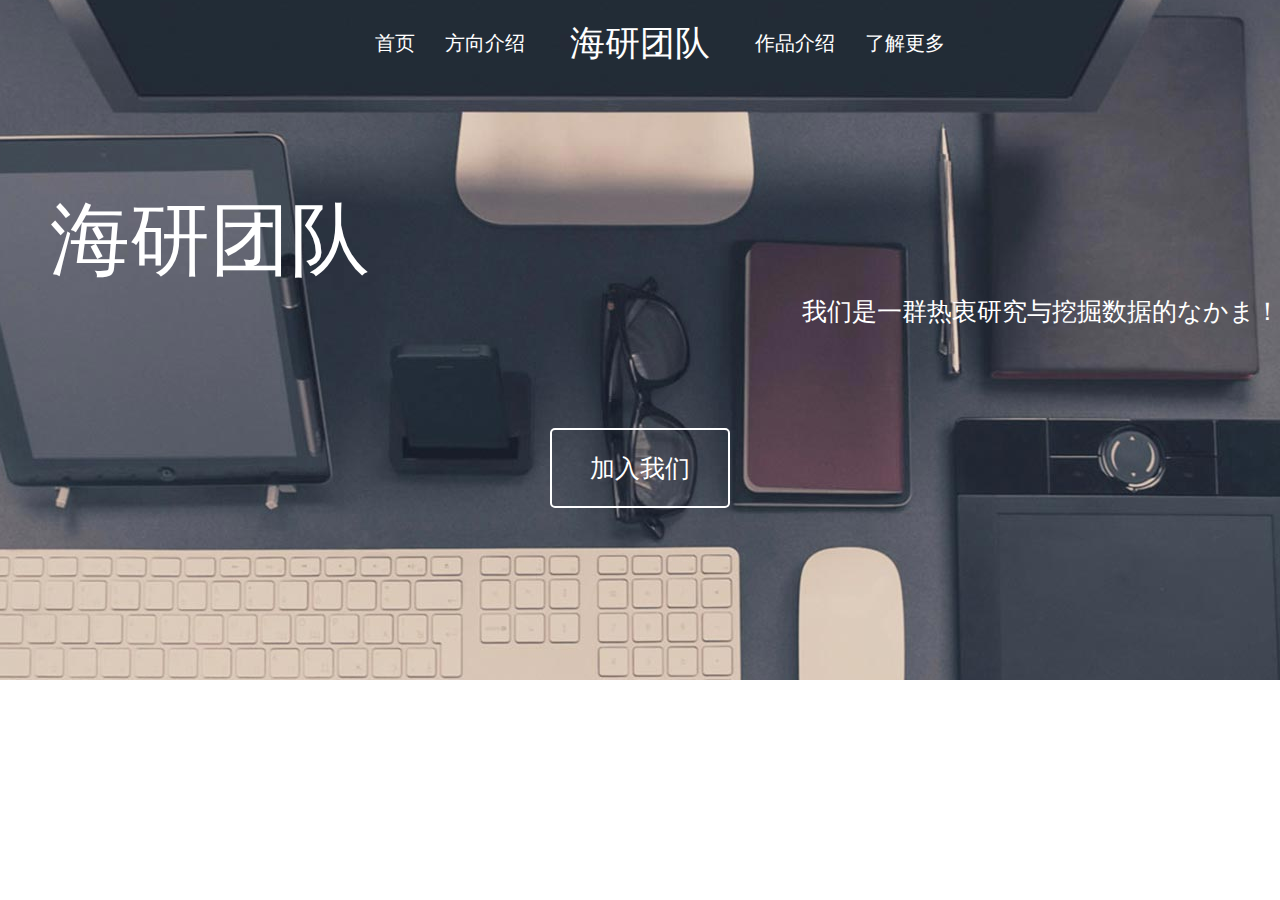
==== new/index.html @ baf5b37b "2.0" ====
<!DOCTYPE html>
<html lang="en">

<head>
  <meta charset="UTF-8">
  <meta name="viewport" content="width=device-width, initial-scale=1.0">
  <meta http-equiv="X-UA-Compatible" content="ie=edge">
  <link type="text/css" rel="styleSheet" href="./style.css" />
  <title>海研</title>
</head>

<body>
  <div class="background">
    <nav class="navbar">
      <div class="nav-left">
        <span>方向介绍</span>
        <span>首页</span>
      </div>
      <span class="title">海研团队</span>
      <div class="nav-right">
        <span>作品介绍</span>
        <span>了解更多</span>
      </div>
    </nav>
    <div class="container">
      <div class="float-container">
        <div class="title">海研团队</div>
      </div>
      <div class="float-container">
        <p class="description">我们是一群热衷研究与挖掘数据的なかま！</p>
      </div>
      <a href="#join">
        <button class="join-us">
          加入我们
        </button>
      </a>
    </div>


  </div>
</body>

</html>
---- new/style.css ----
*{
  margin: 0px;
}

.background{
  background-image: url(./image/bg.jpg);
  background-position:center;
  background-repeat:no-repeat;
  height: 680px;
  color: white;
}

.navbar{
  padding-top: 20px;
  overflow: hidden;
}

.nav-left{
  width: 41%;
  float: left;
  padding-top: 10px;
}

.nav-left span{
  list-style-type:none;
  float: right;
  margin-left: 30px;
  color: white;
  font-size: 20px;
  cursor:pointer;
}

.navbar .title{
  color: white;
  font-size: 35px;
  width: 18%;
  float: left;
  margin: 0 auto;
  text-align:center;
}

.nav-right{
  width: 41%;
  float: left;
  padding-top: 10px;
}

.nav-right span{
  list-style-type:none;
  float: left;
  margin-right: 30px;
  color: white;
  font-size: 20px;
  cursor:pointer;
}

.container{
  width: 1280px;
  margin: 0 auto;
  text-align:center;
  overflow: hidden;
}

.float-container{
  overflow: hidden;
}

.title{
  color: white;
  font-size: 80px;
  float: left;
  margin-top: 120px;
  margin-left: 50px;
}

.description{
  float: right;
  font-size: 25px;
}

.join-us{
  margin-top: 100px;
  background: transparent; /*完全透明*/
  width: 180px;
  height: 80px;
  border-style:solid;
  border-width:2px;
  border-color:white;
  border-radius: 5px;
  font-size: 25px;
  color: white;
  outline:none;
  cursor:pointer;
}

.join-us:hover{
  background: rgba(255, 255, 255, 0.3);
}
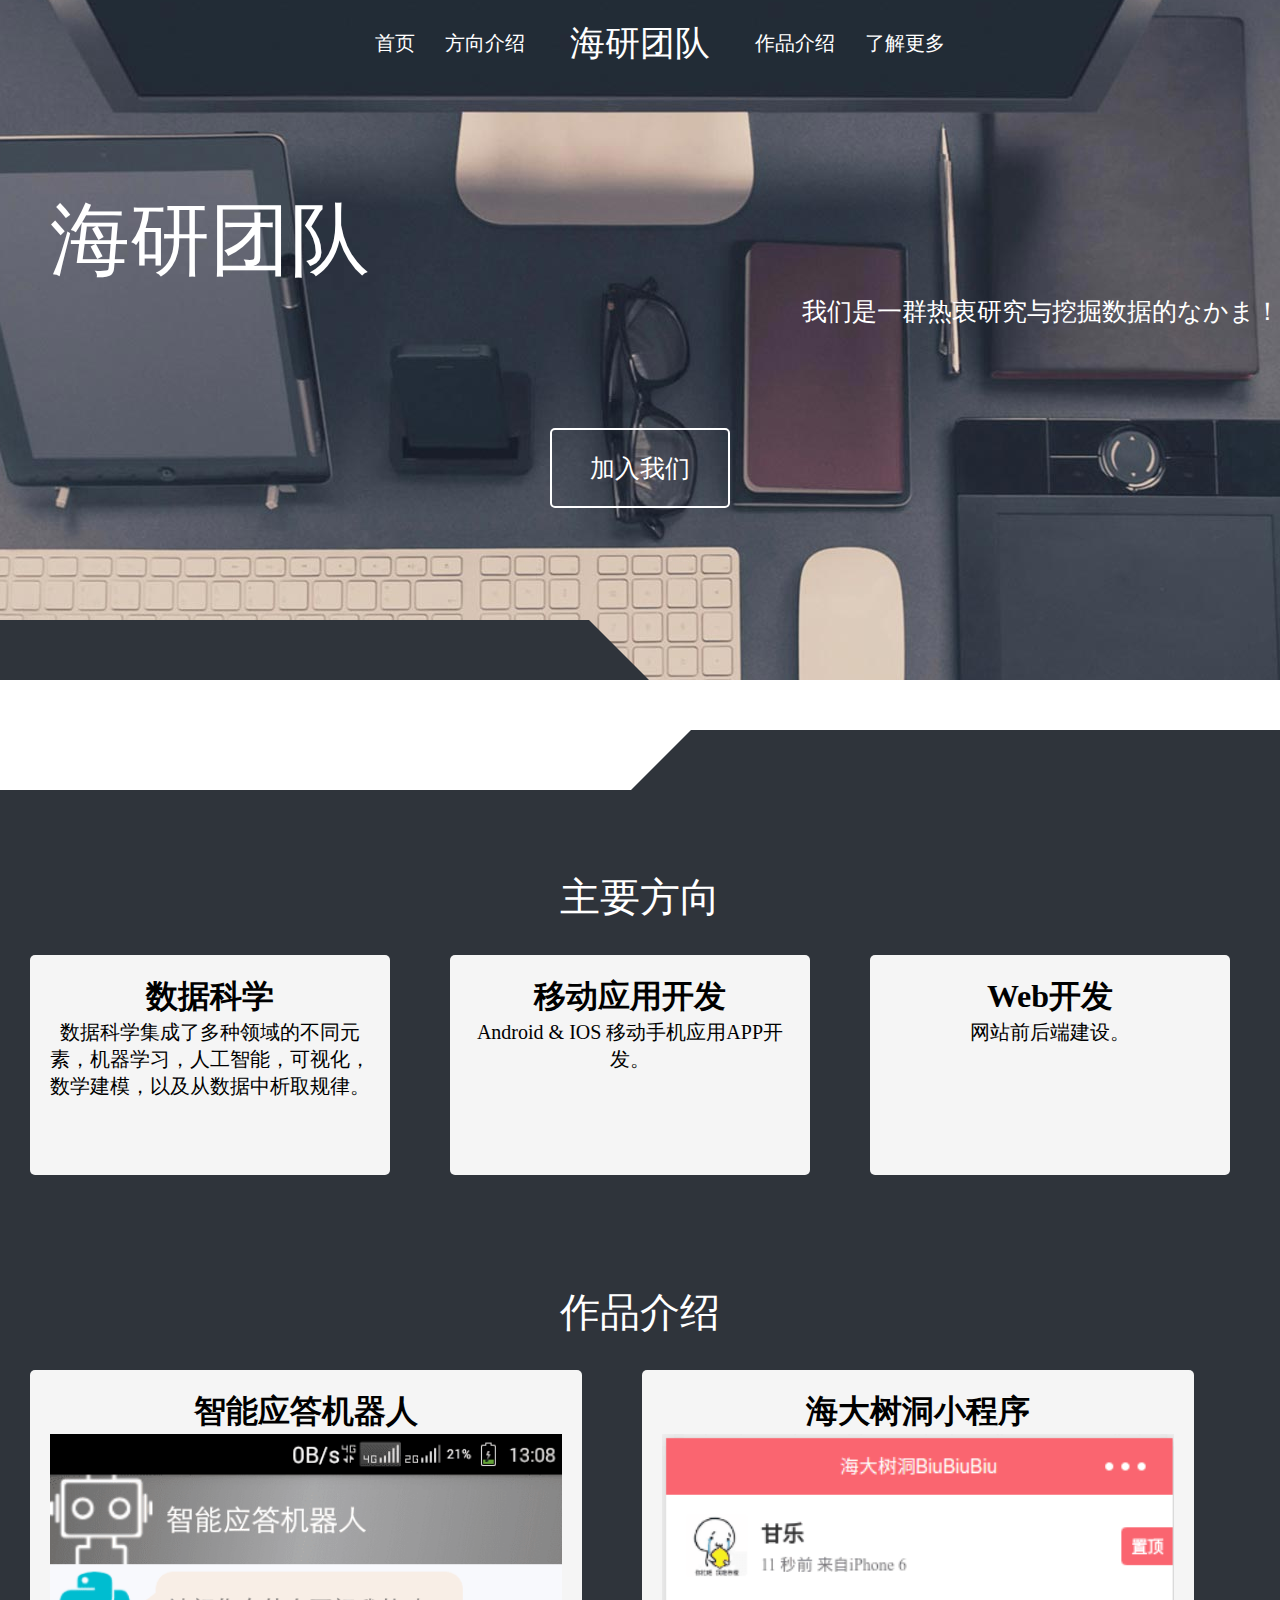
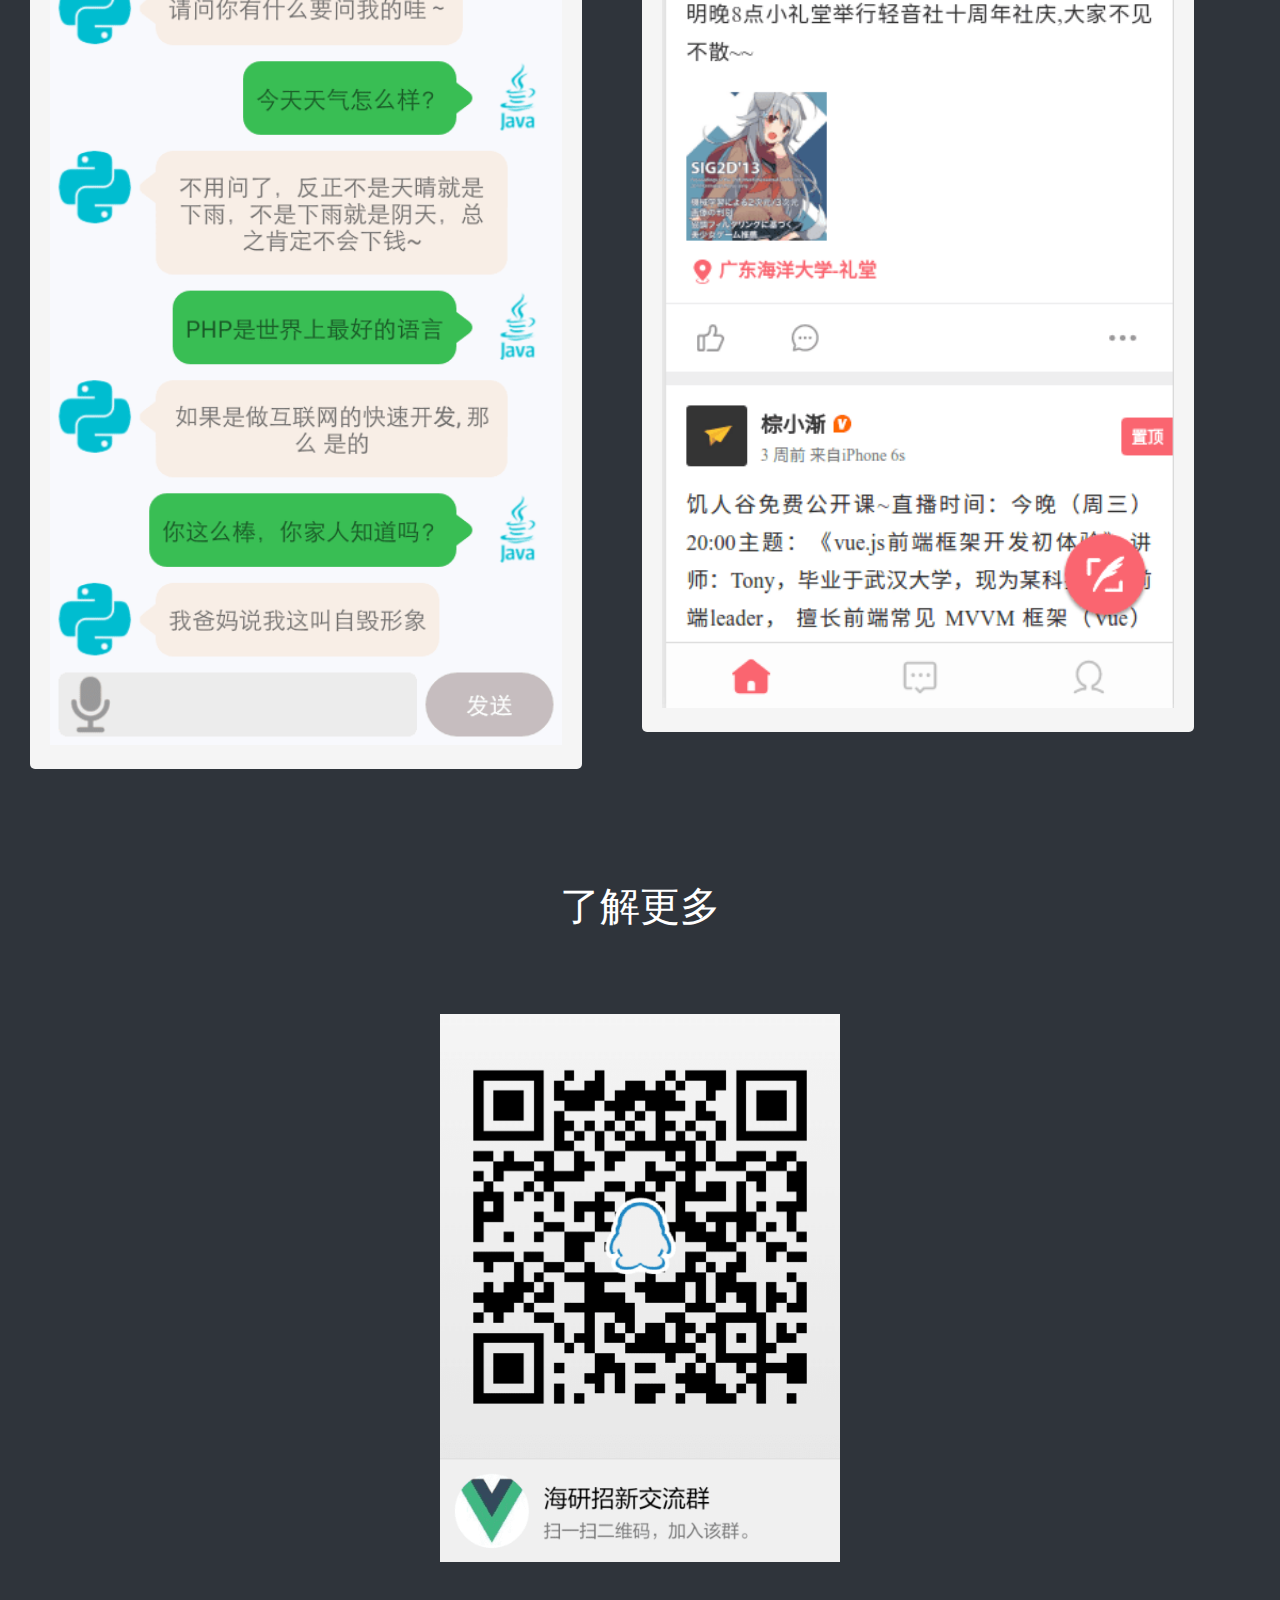
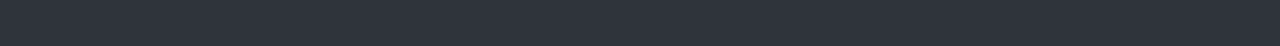
==== commit f2cec25b: "completed 50%" ====
--- a/new/index.html
+++ b/new/index.html
@@ -22,7 +22,7 @@
         <span>了解更多</span>
       </div>
     </nav>
-    <div class="container">
+    <div class="container text-center">
       <div class="float-container">
         <div class="title">海研团队</div>
       </div>
@@ -35,9 +35,65 @@
         </button>
       </a>
     </div>
+  </div>
 
+  <div class="research-area">
+    <div class="triangle-bottom-left"></div>
+    <div class="triangle-bottom-right"></div>
+
+    <div class="black-bg">
+      <div class="container text-center">
+
+        <p class="research-area-title">主要方向</p>
+        <div class="row">
+          <div class="col-3-md plane">
+            <h1>数据科学</h1>
+            <p>数据科学集成了多种领域的不同元素，机器学习，人工智能，可视化，数学建模，以及从数据中析取规律。</p>
+          </div>
+          <div class="col-3-md plane">
+            <h1>移动应用开发</h1>
+            <p>Android & IOS 移动手机应用APP开发。</p>
+          </div>
+          <div class="col-3-md plane">
+            <h1>Web开发</h1>
+            <p>网站前后端建设。</p>
+          </div>
+
+        </div>
+      </div>
+    </div>
 
   </div>
+
+  <div class="black-bg">
+
+    <div class="container text-center">
+
+      <p class="research-area-title">作品介绍</p>
+
+      <div class="row">
+        <div class="col-6-md plane">
+          <h1>智能应答机器人</h1>
+          <img src="./image/robot.webp" />
+        </div>
+        <div class="col-6-md plane">
+          <h1>海大树洞小程序</h1>
+          <img src="./image/treeHole.webp" />
+        </div>
+      </div>
+
+    </div>
+
+    <div class="black-bg">
+
+      <div class="container text-center">
+
+        <p class="research-area-title">了解更多</p>
+
+        <img src="./image/qq.webp" style="width:400px;margin-top:80px;margin-bottom:80px">
+
+      </div>
+
 </body>
 
 </html>--- a/new/style.css
+++ b/new/style.css
@@ -1,5 +1,11 @@
 *{
   margin: 0px;
+  color: white;
+}
+
+img{
+  width: 100%;
+  height: auto;
 }
 
 .background{
@@ -56,9 +62,13 @@
 
 .container{
   width: 1280px;
+  margin-right: auto;
+  margin-left: auto;
+}
+
+.text-center{
   margin: 0 auto;
   text-align:center;
-  overflow: hidden;
 }
 
 .float-container{
@@ -96,3 +106,70 @@
 .join-us:hover{
   background: rgba(255, 255, 255, 0.3);
 }
+
+.triangle-bottom-left {
+  width: 46%;
+  height: 50px;
+  float: left;
+  border-bottom: 60px solid #2f343b;
+  border-right: 60px solid transparent;
+}
+
+.triangle-bottom-right {
+  width: 46%;
+  height: 50px;
+  float: right;
+  border-bottom: 60px solid #2f343b;
+  border-left: 60px solid transparent;
+}
+
+.row{
+  width: 100%;
+  clear: both;
+  overflow: hidden;
+}
+
+.col-3-md{
+  float: left;
+  width:25%;
+}
+
+.col-6-md{
+  float: left;
+  width:40%;
+
+}
+
+.research-area{
+  margin-top: -110px;
+  overflow: hidden;
+}
+
+.research-area-title{
+  font-size: 40px;
+  margin-top: 80px;
+}
+
+.black-bg{
+  background: #2f343b;
+  overflow: hidden;
+  width:100%;
+}
+
+.plane{
+  background-color: whitesmoke;
+  padding: 20px;
+  color: black;
+  margin: 30px;
+  border-radius: 5px;
+  min-height: 180px;
+}
+
+.plane h1{
+  color: black;
+}
+
+.plane p{
+  color:black;
+  font-size: 20px;
+}
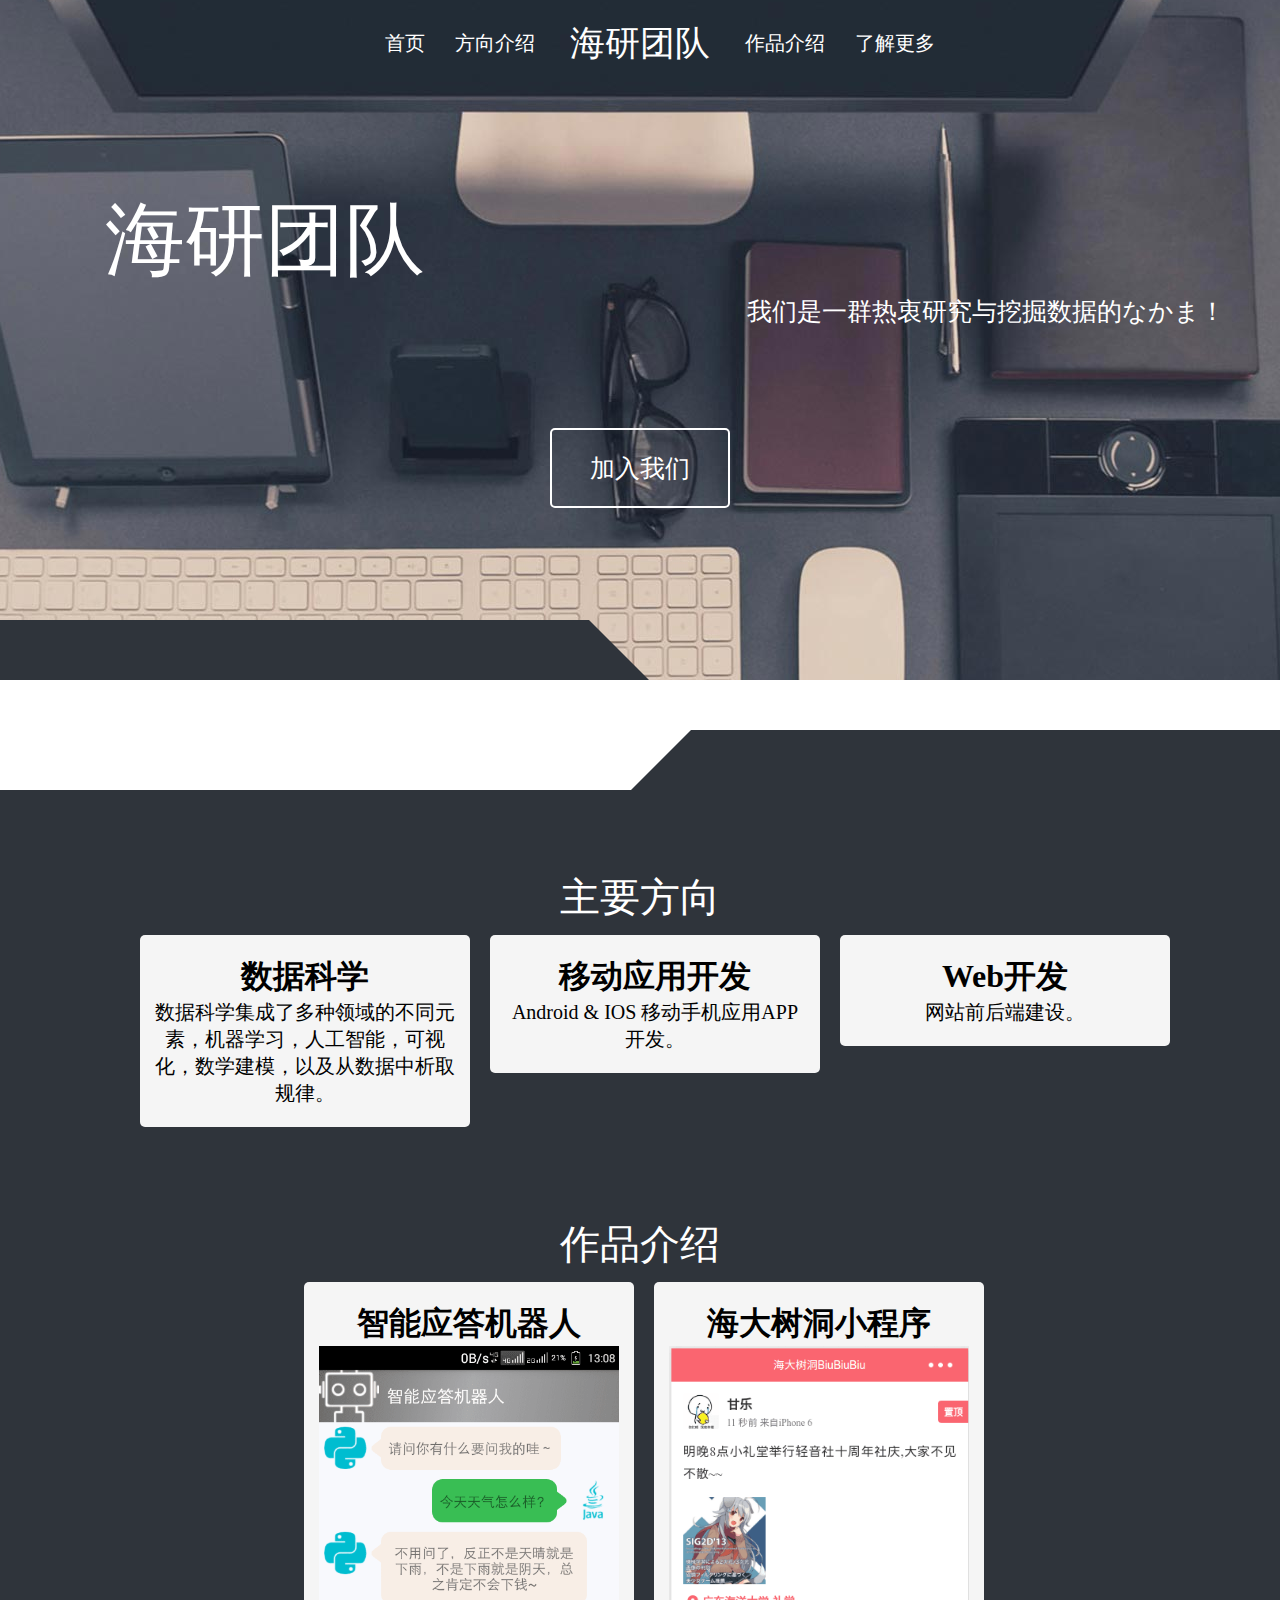
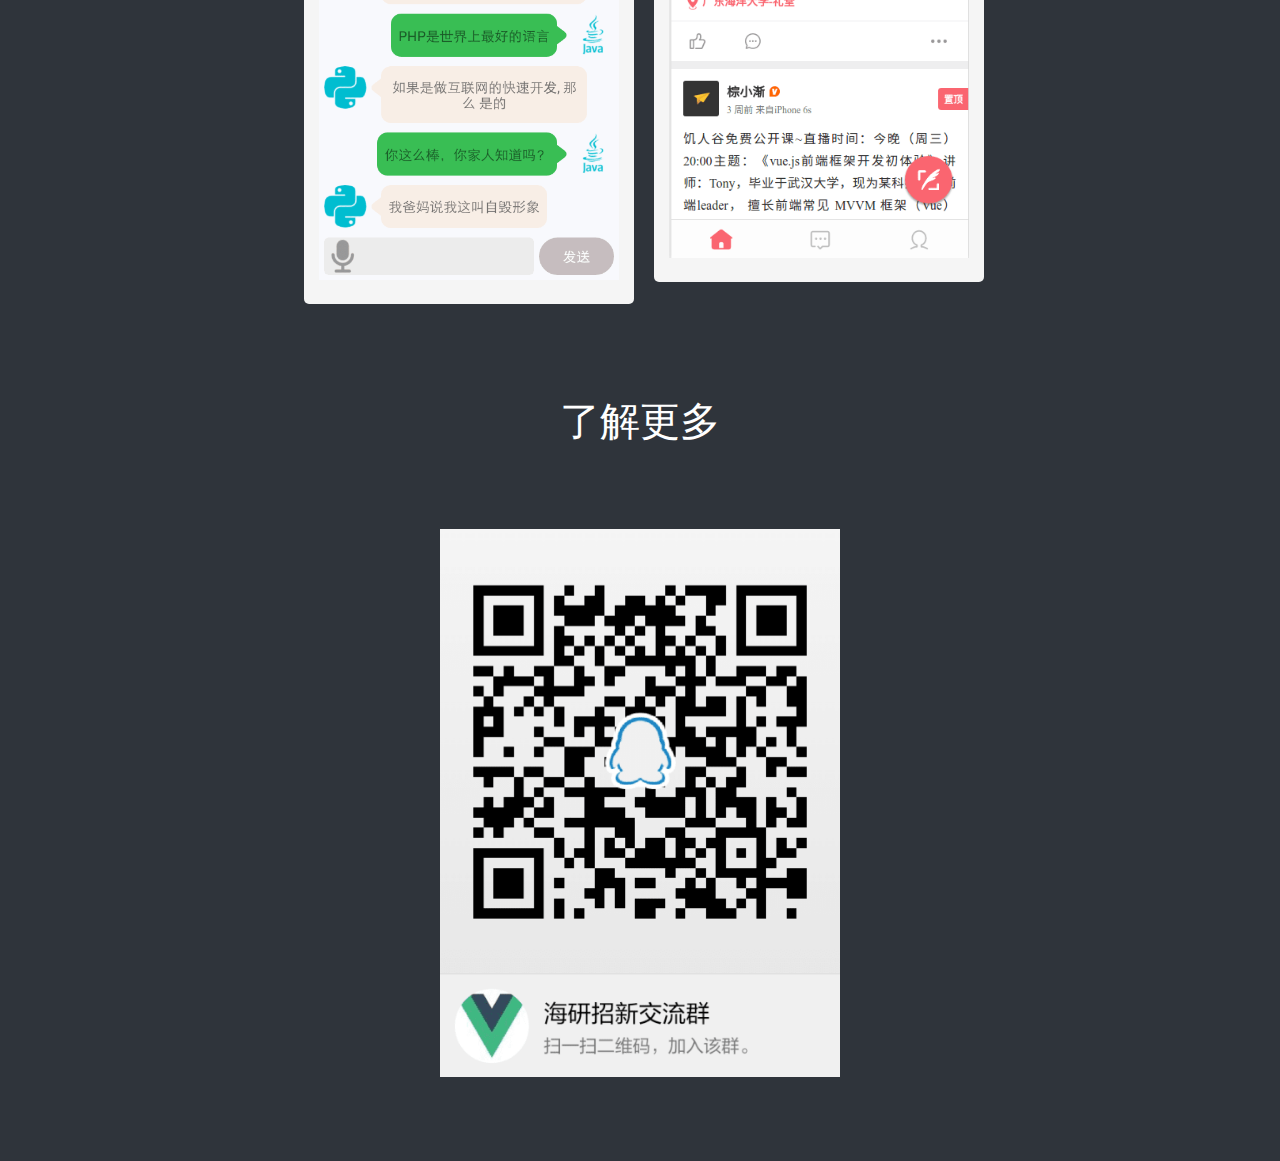
==== commit f2d6a6ff: "update css" ====
--- a/new/index.html
+++ b/new/index.html
@@ -6,20 +6,31 @@
   <meta name="viewport" content="width=device-width, initial-scale=1.0">
   <meta http-equiv="X-UA-Compatible" content="ie=edge">
   <link type="text/css" rel="styleSheet" href="./style.css" />
+  <link type="text/css" rel="styleSheet" href="./row.css" />
   <title>海研</title>
 </head>
 
 <body>
   <div class="background">
-    <nav class="navbar">
+    <nav class="navbar container">
       <div class="nav-left">
-        <span>方向介绍</span>
-        <span>首页</span>
+        <a href="#area">
+          <span>方向介绍</span>
+        </a>
+        <a href="#">
+          <span>首页</span>
+        </a>
       </div>
+
       <span class="title">海研团队</span>
+
       <div class="nav-right">
-        <span>作品介绍</span>
-        <span>了解更多</span>
+        <a href="#project">
+          <span>作品介绍</span>
+        </a>
+        <a href="#join">
+          <span>了解更多</span>
+        </a>
       </div>
     </nav>
     <div class="container text-center">
@@ -37,7 +48,7 @@
     </div>
   </div>
 
-  <div class="research-area">
+  <div class="research-area" id="area">
     <div class="triangle-bottom-left"></div>
     <div class="triangle-bottom-right"></div>
 
@@ -46,15 +57,15 @@
 
         <p class="research-area-title">主要方向</p>
         <div class="row">
-          <div class="col-3-md plane">
+          <div class="col-md-offset-1 col-md-3 plane">
             <h1>数据科学</h1>
             <p>数据科学集成了多种领域的不同元素，机器学习，人工智能，可视化，数学建模，以及从数据中析取规律。</p>
           </div>
-          <div class="col-3-md plane">
+          <div class="col-md-3 plane">
             <h1>移动应用开发</h1>
             <p>Android & IOS 移动手机应用APP开发。</p>
           </div>
-          <div class="col-3-md plane">
+          <div class="col-md-3 plane">
             <h1>Web开发</h1>
             <p>网站前后端建设。</p>
           </div>
@@ -65,18 +76,18 @@
 
   </div>
 
-  <div class="black-bg">
+  <div class="black-bg" id="project">
 
     <div class="container text-center">
 
       <p class="research-area-title">作品介绍</p>
 
       <div class="row">
-        <div class="col-6-md plane">
+        <div class="col-md-offset-2-5 col-md-3  plane">
           <h1>智能应答机器人</h1>
           <img src="./image/robot.webp" />
         </div>
-        <div class="col-6-md plane">
+        <div class="col-md-3 plane">
           <h1>海大树洞小程序</h1>
           <img src="./image/treeHole.webp" />
         </div>
@@ -84,7 +95,7 @@
 
     </div>
 
-    <div class="black-bg">
+    <div class="black-bg" id="join">
 
       <div class="container text-center">
 
--- a/new/style.css
+++ b/new/style.css
@@ -36,18 +36,33 @@
   cursor:pointer;
 }
 
+@media (max-width: 768px) {
+  .nav-left{
+    width: 50%;
+  }
+  .nav-left span{
+    margin-top: 50px;
+  }
+}
+
 .navbar .title{
   color: white;
   font-size: 35px;
   width: 18%;
-  float: left;
+  /* float: left; */
   margin: 0 auto;
   text-align:center;
 }
 
+@media (max-width: 768px) {
+  .navbar .title{
+    width: 25%;
+  }
+}
+
 .nav-right{
   width: 41%;
-  float: left;
+  float: right;
   padding-top: 10px;
 }
 
@@ -58,12 +73,6 @@
   color: white;
   font-size: 20px;
   cursor:pointer;
-}
-
-.container{
-  width: 1280px;
-  margin-right: auto;
-  margin-left: auto;
 }
 
 .text-center{
@@ -81,6 +90,13 @@
   float: left;
   margin-top: 120px;
   margin-left: 50px;
+}
+
+@media (max-width: 500px) {
+  .title{
+    float: none;
+    margin: 0px;
+  }
 }
 
 .description{
@@ -123,13 +139,7 @@
   border-left: 60px solid transparent;
 }
 
-.row{
-  width: 100%;
-  clear: both;
-  overflow: hidden;
-}
-
-.col-3-md{
+/* .col-3-md{
   float: left;
   width:25%;
 }
@@ -138,7 +148,7 @@
   float: left;
   width:40%;
 
-}
+} */
 
 .research-area{
   margin-top: -110px;
@@ -160,7 +170,7 @@
   background-color: whitesmoke;
   padding: 20px;
   color: black;
-  margin: 30px;
+  margin: 10px;
   border-radius: 5px;
   min-height: 180px;
 }
--- a/new/row.css
+++ b/new/row.css
@@ -0,0 +1,678 @@
+.container {
+  padding-right: 15px;
+  padding-left: 15px;
+  margin-right: auto;
+  margin-left: auto;
+}
+@media (min-width: 768px) {
+  .container {
+    width: 750px;
+  }
+}
+@media (min-width: 992px) {
+  .container {
+    width: 970px;
+  }
+}
+@media (min-width: 1200px) {
+  .container {
+    width: 1170px;
+  }
+}
+.container-fluid {
+  padding-right: 15px;
+  padding-left: 15px;
+  margin-right: auto;
+  margin-left: auto;
+}
+.row {
+  margin-right: -15px;
+  margin-left: -15px;
+}
+.row-no-gutters {
+  margin-right: 0;
+  margin-left: 0;
+}
+.row-no-gutters [class*="col-"] {
+  padding-right: 0;
+  padding-left: 0;
+}
+.col-xs-1, .col-sm-1, .col-md-1, .col-lg-1, .col-xs-2, .col-sm-2, .col-md-2, .col-lg-2, .col-xs-3, .col-sm-3, .col-md-3, .col-lg-3, .col-xs-4, .col-sm-4, .col-md-4, .col-lg-4, .col-xs-5, .col-sm-5, .col-md-5, .col-lg-5, .col-xs-6, .col-sm-6, .col-md-6, .col-lg-6, .col-xs-7, .col-sm-7, .col-md-7, .col-lg-7, .col-xs-8, .col-sm-8, .col-md-8, .col-lg-8, .col-xs-9, .col-sm-9, .col-md-9, .col-lg-9, .col-xs-10, .col-sm-10, .col-md-10, .col-lg-10, .col-xs-11, .col-sm-11, .col-md-11, .col-lg-11, .col-xs-12, .col-sm-12, .col-md-12, .col-lg-12 {
+  position: relative;
+  min-height: 1px;
+  padding-right: 15px;
+  padding-left: 15px;
+}
+.col-xs-1, .col-xs-2, .col-xs-3, .col-xs-4, .col-xs-5, .col-xs-6, .col-xs-7, .col-xs-8, .col-xs-9, .col-xs-10, .col-xs-11, .col-xs-12 {
+  float: left;
+}
+.col-xs-12 {
+  width: 100%;
+}
+.col-xs-11 {
+  width: 91.66666667%;
+}
+.col-xs-10 {
+  width: 83.33333333%;
+}
+.col-xs-9 {
+  width: 75%;
+}
+.col-xs-8 {
+  width: 66.66666667%;
+}
+.col-xs-7 {
+  width: 58.33333333%;
+}
+.col-xs-6 {
+  width: 50%;
+}
+.col-xs-5 {
+  width: 41.66666667%;
+}
+.col-xs-4 {
+  width: 33.33333333%;
+}
+.col-xs-3 {
+  width: 25%;
+}
+.col-xs-2 {
+  width: 16.66666667%;
+}
+.col-xs-1 {
+  width: 8.33333333%;
+}
+.col-xs-pull-12 {
+  right: 100%;
+}
+.col-xs-pull-11 {
+  right: 91.66666667%;
+}
+.col-xs-pull-10 {
+  right: 83.33333333%;
+}
+.col-xs-pull-9 {
+  right: 75%;
+}
+.col-xs-pull-8 {
+  right: 66.66666667%;
+}
+.col-xs-pull-7 {
+  right: 58.33333333%;
+}
+.col-xs-pull-6 {
+  right: 50%;
+}
+.col-xs-pull-5 {
+  right: 41.66666667%;
+}
+.col-xs-pull-4 {
+  right: 33.33333333%;
+}
+.col-xs-pull-3 {
+  right: 25%;
+}
+.col-xs-pull-2 {
+  right: 16.66666667%;
+}
+.col-xs-pull-1 {
+  right: 8.33333333%;
+}
+.col-xs-pull-0 {
+  right: auto;
+}
+.col-xs-push-12 {
+  left: 100%;
+}
+.col-xs-push-11 {
+  left: 91.66666667%;
+}
+.col-xs-push-10 {
+  left: 83.33333333%;
+}
+.col-xs-push-9 {
+  left: 75%;
+}
+.col-xs-push-8 {
+  left: 66.66666667%;
+}
+.col-xs-push-7 {
+  left: 58.33333333%;
+}
+.col-xs-push-6 {
+  left: 50%;
+}
+.col-xs-push-5 {
+  left: 41.66666667%;
+}
+.col-xs-push-4 {
+  left: 33.33333333%;
+}
+.col-xs-push-3 {
+  left: 25%;
+}
+.col-xs-push-2 {
+  left: 16.66666667%;
+}
+.col-xs-push-1 {
+  left: 8.33333333%;
+}
+.col-xs-push-0 {
+  left: auto;
+}
+.col-xs-offset-12 {
+  margin-left: 100%;
+}
+.col-xs-offset-11 {
+  margin-left: 91.66666667%;
+}
+.col-xs-offset-10 {
+  margin-left: 83.33333333%;
+}
+.col-xs-offset-9 {
+  margin-left: 75%;
+}
+.col-xs-offset-8 {
+  margin-left: 66.66666667%;
+}
+.col-xs-offset-7 {
+  margin-left: 58.33333333%;
+}
+.col-xs-offset-6 {
+  margin-left: 50%;
+}
+.col-xs-offset-5 {
+  margin-left: 41.66666667%;
+}
+.col-xs-offset-4 {
+  margin-left: 33.33333333%;
+}
+.col-xs-offset-3 {
+  margin-left: 25%;
+}
+.col-xs-offset-2 {
+  margin-left: 16.66666667%;
+}
+.col-xs-offset-1 {
+  margin-left: 8.33333333%;
+}
+.col-xs-offset-0 {
+  margin-left: 0;
+}
+@media (min-width: 768px) {
+  .col-sm-1, .col-sm-2, .col-sm-3, .col-sm-4, .col-sm-5, .col-sm-6, .col-sm-7, .col-sm-8, .col-sm-9, .col-sm-10, .col-sm-11, .col-sm-12 {
+    float: left;
+  }
+  .col-sm-12 {
+    width: 100%;
+  }
+  .col-sm-11 {
+    width: 91.66666667%;
+  }
+  .col-sm-10 {
+    width: 83.33333333%;
+  }
+  .col-sm-9 {
+    width: 75%;
+  }
+  .col-sm-8 {
+    width: 66.66666667%;
+  }
+  .col-sm-7 {
+    width: 58.33333333%;
+  }
+  .col-sm-6 {
+    width: 50%;
+  }
+  .col-sm-5 {
+    width: 41.66666667%;
+  }
+  .col-sm-4 {
+    width: 33.33333333%;
+  }
+  .col-sm-3 {
+    width: 25%;
+  }
+  .col-sm-2 {
+    width: 16.66666667%;
+  }
+  .col-sm-1 {
+    width: 8.33333333%;
+  }
+  .col-sm-pull-12 {
+    right: 100%;
+  }
+  .col-sm-pull-11 {
+    right: 91.66666667%;
+  }
+  .col-sm-pull-10 {
+    right: 83.33333333%;
+  }
+  .col-sm-pull-9 {
+    right: 75%;
+  }
+  .col-sm-pull-8 {
+    right: 66.66666667%;
+  }
+  .col-sm-pull-7 {
+    right: 58.33333333%;
+  }
+  .col-sm-pull-6 {
+    right: 50%;
+  }
+  .col-sm-pull-5 {
+    right: 41.66666667%;
+  }
+  .col-sm-pull-4 {
+    right: 33.33333333%;
+  }
+  .col-sm-pull-3 {
+    right: 25%;
+  }
+  .col-sm-pull-2 {
+    right: 16.66666667%;
+  }
+  .col-sm-pull-1 {
+    right: 8.33333333%;
+  }
+  .col-sm-pull-0 {
+    right: auto;
+  }
+  .col-sm-push-12 {
+    left: 100%;
+  }
+  .col-sm-push-11 {
+    left: 91.66666667%;
+  }
+  .col-sm-push-10 {
+    left: 83.33333333%;
+  }
+  .col-sm-push-9 {
+    left: 75%;
+  }
+  .col-sm-push-8 {
+    left: 66.66666667%;
+  }
+  .col-sm-push-7 {
+    left: 58.33333333%;
+  }
+  .col-sm-push-6 {
+    left: 50%;
+  }
+  .col-sm-push-5 {
+    left: 41.66666667%;
+  }
+  .col-sm-push-4 {
+    left: 33.33333333%;
+  }
+  .col-sm-push-3 {
+    left: 25%;
+  }
+  .col-sm-push-2 {
+    left: 16.66666667%;
+  }
+  .col-sm-push-1 {
+    left: 8.33333333%;
+  }
+  .col-sm-push-0 {
+    left: auto;
+  }
+  .col-sm-offset-12 {
+    margin-left: 100%;
+  }
+  .col-sm-offset-11 {
+    margin-left: 91.66666667%;
+  }
+  .col-sm-offset-10 {
+    margin-left: 83.33333333%;
+  }
+  .col-sm-offset-9 {
+    margin-left: 75%;
+  }
+  .col-sm-offset-8 {
+    margin-left: 66.66666667%;
+  }
+  .col-sm-offset-7 {
+    margin-left: 58.33333333%;
+  }
+  .col-sm-offset-6 {
+    margin-left: 50%;
+  }
+  .col-sm-offset-5 {
+    margin-left: 41.66666667%;
+  }
+  .col-sm-offset-4 {
+    margin-left: 33.33333333%;
+  }
+  .col-sm-offset-3 {
+    margin-left: 25%;
+  }
+  .col-sm-offset-2 {
+    margin-left: 16.66666667%;
+  }
+  .col-sm-offset-1 {
+    margin-left: 8.33333333%;
+  }
+  .col-sm-offset-0 {
+    margin-left: 0;
+  }
+}
+@media (min-width: 992px) {
+  .col-md-1, .col-md-2, .col-md-3, .col-md-4, .col-md-5, .col-md-6, .col-md-7, .col-md-8, .col-md-9, .col-md-10, .col-md-11, .col-md-12 {
+    float: left;
+  }
+  .col-md-12 {
+    width: 100%;
+  }
+  .col-md-11 {
+    width: 91.66666667%;
+  }
+  .col-md-10 {
+    width: 83.33333333%;
+  }
+  .col-md-9 {
+    width: 75%;
+  }
+  .col-md-8 {
+    width: 66.66666667%;
+  }
+  .col-md-7 {
+    width: 58.33333333%;
+  }
+  .col-md-6 {
+    width: 50%;
+  }
+  .col-md-5 {
+    width: 41.66666667%;
+  }
+  .col-md-4 {
+    width: 33.33333333%;
+  }
+  .col-md-3 {
+    width: 25%;
+  }
+  .col-md-2 {
+    width: 16.66666667%;
+  }
+  .col-md-1 {
+    width: 8.33333333%;
+  }
+  .col-md-pull-12 {
+    right: 100%;
+  }
+  .col-md-pull-11 {
+    right: 91.66666667%;
+  }
+  .col-md-pull-10 {
+    right: 83.33333333%;
+  }
+  .col-md-pull-9 {
+    right: 75%;
+  }
+  .col-md-pull-8 {
+    right: 66.66666667%;
+  }
+  .col-md-pull-7 {
+    right: 58.33333333%;
+  }
+  .col-md-pull-6 {
+    right: 50%;
+  }
+  .col-md-pull-5 {
+    right: 41.66666667%;
+  }
+  .col-md-pull-4 {
+    right: 33.33333333%;
+  }
+  .col-md-pull-3 {
+    right: 25%;
+  }
+  .col-md-pull-2 {
+    right: 16.66666667%;
+  }
+  .col-md-pull-1 {
+    right: 8.33333333%;
+  }
+  .col-md-pull-0 {
+    right: auto;
+  }
+  .col-md-push-12 {
+    left: 100%;
+  }
+  .col-md-push-11 {
+    left: 91.66666667%;
+  }
+  .col-md-push-10 {
+    left: 83.33333333%;
+  }
+  .col-md-push-9 {
+    left: 75%;
+  }
+  .col-md-push-8 {
+    left: 66.66666667%;
+  }
+  .col-md-push-7 {
+    left: 58.33333333%;
+  }
+  .col-md-push-6 {
+    left: 50%;
+  }
+  .col-md-push-5 {
+    left: 41.66666667%;
+  }
+  .col-md-push-4 {
+    left: 33.33333333%;
+  }
+  .col-md-push-3 {
+    left: 25%;
+  }
+  .col-md-push-2 {
+    left: 16.66666667%;
+  }
+  .col-md-push-1 {
+    left: 8.33333333%;
+  }
+  .col-md-push-0 {
+    left: auto;
+  }
+  .col-md-offset-12 {
+    margin-left: 100%;
+  }
+  .col-md-offset-11 {
+    margin-left: 91.66666667%;
+  }
+  .col-md-offset-10 {
+    margin-left: 83.33333333%;
+  }
+  .col-md-offset-9 {
+    margin-left: 75%;
+  }
+  .col-md-offset-8 {
+    margin-left: 66.66666667%;
+  }
+  .col-md-offset-7 {
+    margin-left: 58.33333333%;
+  }
+  .col-md-offset-6 {
+    margin-left: 50%;
+  }
+  .col-md-offset-5 {
+    margin-left: 41.66666667%;
+  }
+  .col-md-offset-4 {
+    margin-left: 33.33333333%;
+  }
+  .col-md-offset-3 {
+    margin-left: 25%;
+  }
+  .col-md-offset-2-5 {
+    margin-left: 22%;
+  }
+  .col-md-offset-2 {
+    margin-left: 16.66666667%;
+  }
+  .col-md-offset-1 {
+    margin-left: 8.33333333%;
+  }
+  .col-md-offset-0 {
+    margin-left: 0;
+  }
+}
+@media (min-width: 1200px) {
+  .col-lg-1, .col-lg-2, .col-lg-3, .col-lg-4, .col-lg-5, .col-lg-6, .col-lg-7, .col-lg-8, .col-lg-9, .col-lg-10, .col-lg-11, .col-lg-12 {
+    float: left;
+  }
+  .col-lg-12 {
+    width: 100%;
+  }
+  .col-lg-11 {
+    width: 91.66666667%;
+  }
+  .col-lg-10 {
+    width: 83.33333333%;
+  }
+  .col-lg-9 {
+    width: 75%;
+  }
+  .col-lg-8 {
+    width: 66.66666667%;
+  }
+  .col-lg-7 {
+    width: 58.33333333%;
+  }
+  .col-lg-6 {
+    width: 50%;
+  }
+  .col-lg-5 {
+    width: 41.66666667%;
+  }
+  .col-lg-4 {
+    width: 33.33333333%;
+  }
+  .col-lg-3 {
+    width: 25%;
+  }
+  .col-lg-2 {
+    width: 16.66666667%;
+  }
+  .col-lg-1 {
+    width: 8.33333333%;
+  }
+  .col-lg-pull-12 {
+    right: 100%;
+  }
+  .col-lg-pull-11 {
+    right: 91.66666667%;
+  }
+  .col-lg-pull-10 {
+    right: 83.33333333%;
+  }
+  .col-lg-pull-9 {
+    right: 75%;
+  }
+  .col-lg-pull-8 {
+    right: 66.66666667%;
+  }
+  .col-lg-pull-7 {
+    right: 58.33333333%;
+  }
+  .col-lg-pull-6 {
+    right: 50%;
+  }
+  .col-lg-pull-5 {
+    right: 41.66666667%;
+  }
+  .col-lg-pull-4 {
+    right: 33.33333333%;
+  }
+  .col-lg-pull-3 {
+    right: 25%;
+  }
+  .col-lg-pull-2 {
+    right: 16.66666667%;
+  }
+  .col-lg-pull-1 {
+    right: 8.33333333%;
+  }
+  .col-lg-pull-0 {
+    right: auto;
+  }
+  .col-lg-push-12 {
+    left: 100%;
+  }
+  .col-lg-push-11 {
+    left: 91.66666667%;
+  }
+  .col-lg-push-10 {
+    left: 83.33333333%;
+  }
+  .col-lg-push-9 {
+    left: 75%;
+  }
+  .col-lg-push-8 {
+    left: 66.66666667%;
+  }
+  .col-lg-push-7 {
+    left: 58.33333333%;
+  }
+  .col-lg-push-6 {
+    left: 50%;
+  }
+  .col-lg-push-5 {
+    left: 41.66666667%;
+  }
+  .col-lg-push-4 {
+    left: 33.33333333%;
+  }
+  .col-lg-push-3 {
+    left: 25%;
+  }
+  .col-lg-push-2 {
+    left: 16.66666667%;
+  }
+  .col-lg-push-1 {
+    left: 8.33333333%;
+  }
+  .col-lg-push-0 {
+    left: auto;
+  }
+  .col-lg-offset-12 {
+    margin-left: 100%;
+  }
+  .col-lg-offset-11 {
+    margin-left: 91.66666667%;
+  }
+  .col-lg-offset-10 {
+    margin-left: 83.33333333%;
+  }
+  .col-lg-offset-9 {
+    margin-left: 75%;
+  }
+  .col-lg-offset-8 {
+    margin-left: 66.66666667%;
+  }
+  .col-lg-offset-7 {
+    margin-left: 58.33333333%;
+  }
+  .col-lg-offset-6 {
+    margin-left: 50%;
+  }
+  .col-lg-offset-5 {
+    margin-left: 41.66666667%;
+  }
+  .col-lg-offset-4 {
+    margin-left: 33.33333333%;
+  }
+  .col-lg-offset-3 {
+    margin-left: 25%;
+  }
+  .col-lg-offset-2 {
+    margin-left: 16.66666667%;
+  }
+  .col-lg-offset-1 {
+    margin-left: 8.33333333%;
+  }
+  .col-lg-offset-0 {
+    margin-left: 0;
+  }
+}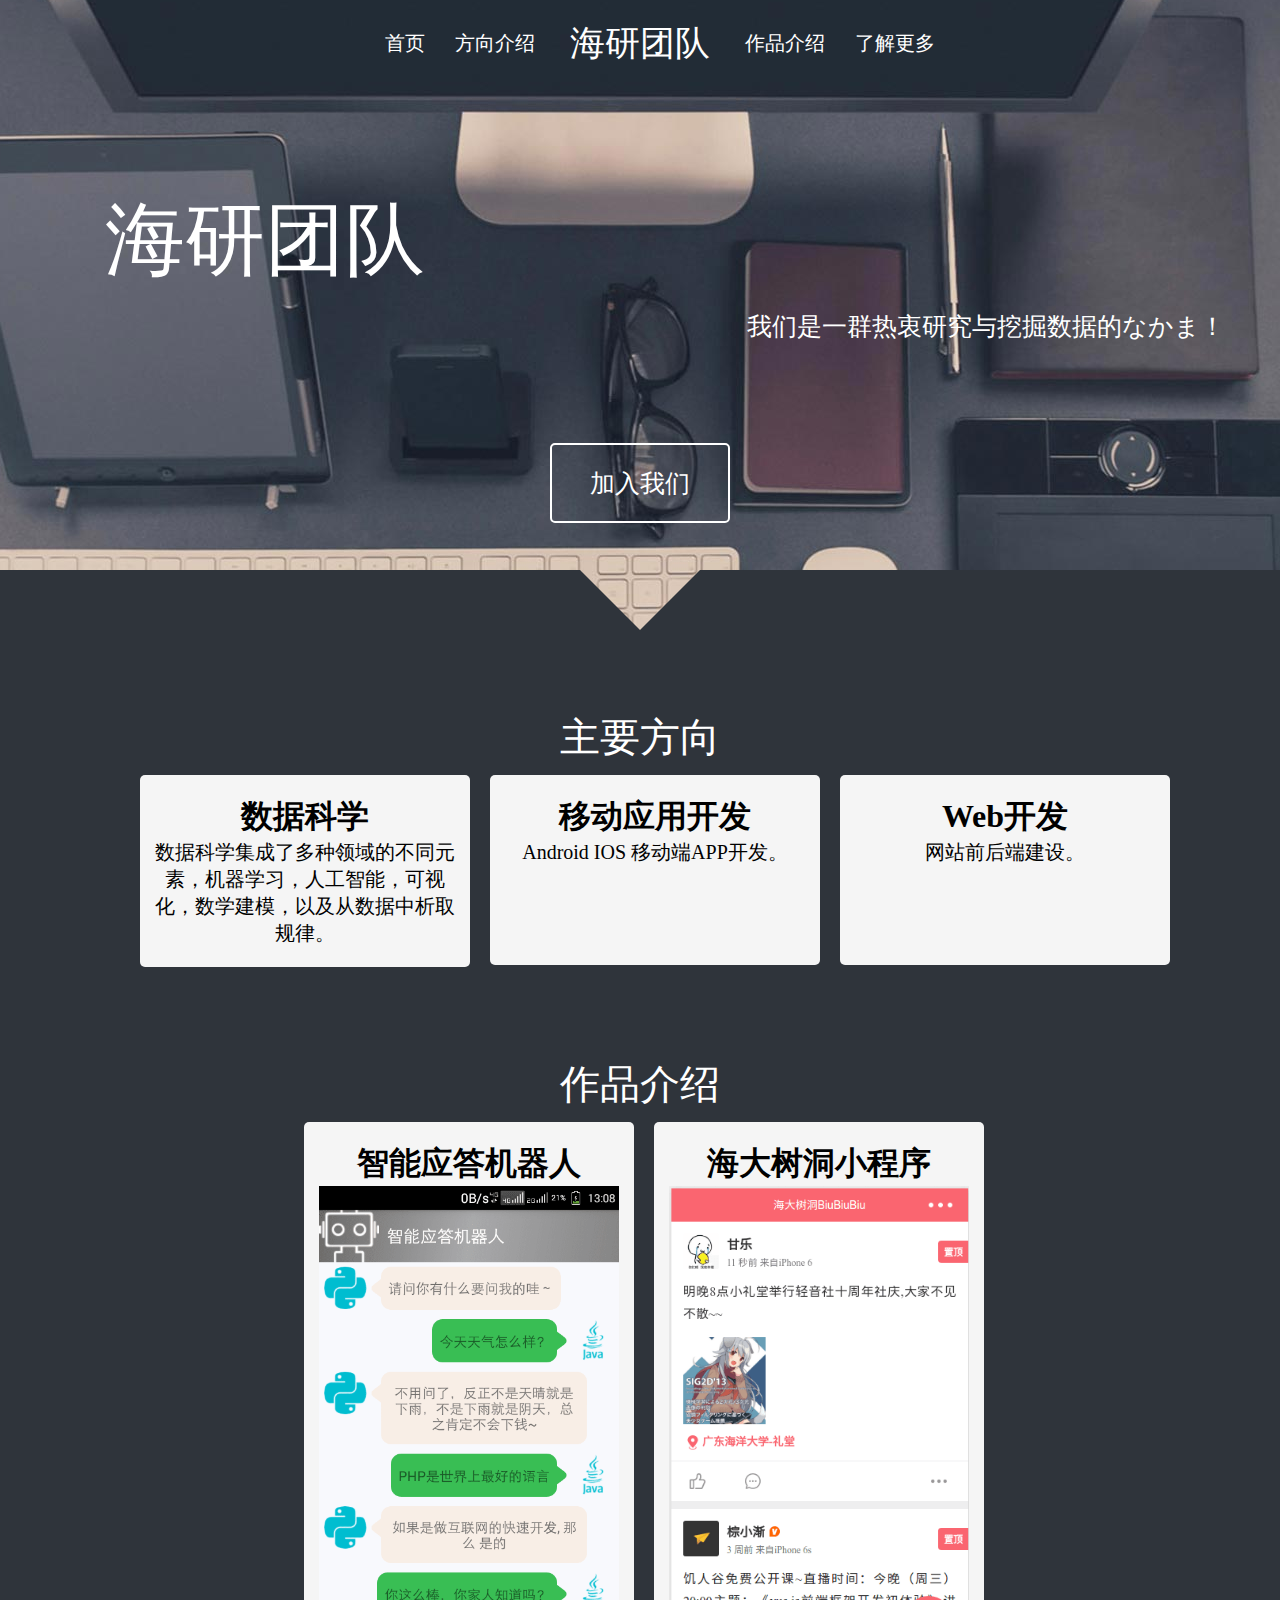
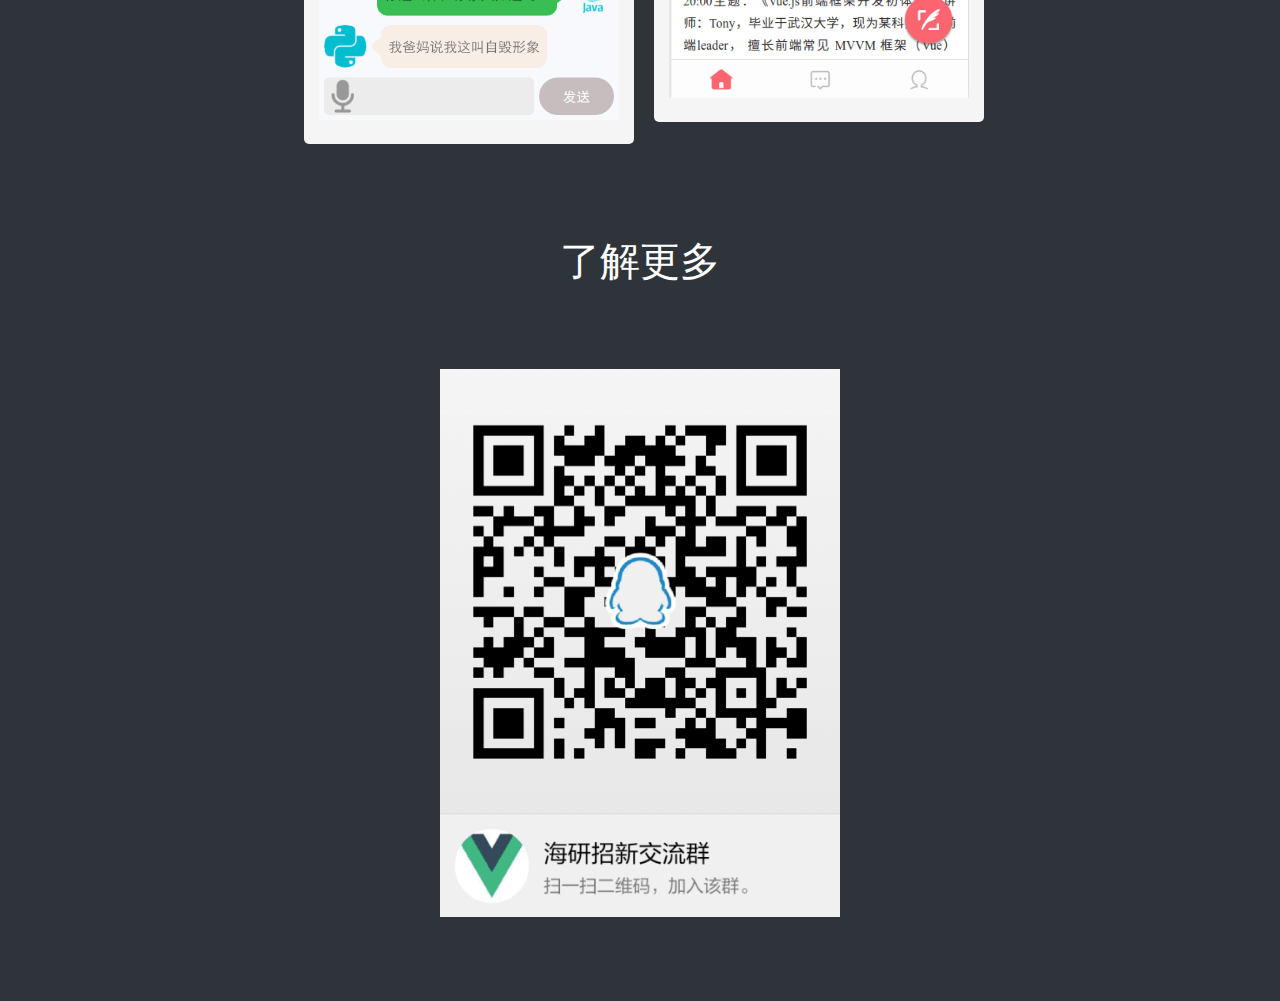
==== commit d559582c: "add css3 animation" ====
--- a/new/index.html
+++ b/new/index.html
@@ -7,12 +7,44 @@
   <meta http-equiv="X-UA-Compatible" content="ie=edge">
   <link type="text/css" rel="styleSheet" href="./style.css" />
   <link type="text/css" rel="styleSheet" href="./row.css" />
+  <link type="text/css" rel="styleSheet" href="./mobile.css" />
   <title>海研</title>
 </head>
 
 <body>
   <div class="background">
     <nav class="navbar container">
+
+      <input id="mobileBtn" type="checkbox">
+
+      <div class="shade"></div>
+
+      <label for="mobileBtn" class="icon-label" onclick="overflowHidden()">
+        <div style="margin:10px 8px">
+          <span class="icon-bar"></span>
+          <span class="icon-bar"></span>
+          <span class="icon-bar"></span>
+        </div>
+        <span class="icon-cancel"></span>
+      </label>
+
+      <div class="mobileNav fadeOutUp" id="mobileNav">
+        <ul>
+          <a href="#">
+            <li onclick="mobileNavClick()">首页</li>
+          </a>
+          <a href="#area">
+            <li onclick="mobileNavClick()">方向介绍</li>
+          </a>
+          <a href="#project">
+            <li onclick="mobileNavClick()">作品介绍</li>
+          </a>
+          <a href="#join">
+            <li onclick="mobileNavClick()">了解更多</li>
+          </a>
+        </ul>
+      </div>
+
       <div class="nav-left">
         <a href="#area">
           <span>方向介绍</span>
@@ -41,7 +73,7 @@
         <p class="description">我们是一群热衷研究与挖掘数据的なかま！</p>
       </div>
       <a href="#join">
-        <button class="join-us">
+        <button class="join-us fadeInUp">
           加入我们
         </button>
       </a>
@@ -57,15 +89,15 @@
 
         <p class="research-area-title">主要方向</p>
         <div class="row">
-          <div class="col-md-offset-1 col-md-3 plane">
+          <div class="col-md-offset-1 col-md-3 plane fadeInUp" style="min-height:150px">
             <h1>数据科学</h1>
             <p>数据科学集成了多种领域的不同元素，机器学习，人工智能，可视化，数学建模，以及从数据中析取规律。</p>
           </div>
-          <div class="col-md-3 plane">
+          <div class="col-md-3 plane fadeInUp" style="min-height:150px">
             <h1>移动应用开发</h1>
-            <p>Android & IOS 移动手机应用APP开发。</p>
+            <p>Android IOS 移动端APP开发。</p>
           </div>
-          <div class="col-md-3 plane">
+          <div class="col-md-3 plane fadeInUp" style="min-height:150px">
             <h1>Web开发</h1>
             <p>网站前后端建设。</p>
           </div>
@@ -83,11 +115,11 @@
       <p class="research-area-title">作品介绍</p>
 
       <div class="row">
-        <div class="col-md-offset-2-5 col-md-3  plane">
+        <div class="col-md-offset-2-5 col-md-3 plane fadeInUp">
           <h1>智能应答机器人</h1>
           <img src="./image/robot.webp" />
         </div>
-        <div class="col-md-3 plane">
+        <div class="col-md-3 plane fadeInUp">
           <h1>海大树洞小程序</h1>
           <img src="./image/treeHole.webp" />
         </div>
@@ -98,13 +130,26 @@
     <div class="black-bg" id="join">
 
       <div class="container text-center">
-
         <p class="research-area-title">了解更多</p>
-
-        <img src="./image/qq.webp" style="width:400px;margin-top:80px;margin-bottom:80px">
-
+        <img src="./image/qq.webp" class="qq-img fadeInUp">
       </div>
+    </div>
 
 </body>
+<script>
+  function mobileNavClick() {
+    document.getElementById("mobileBtn").checked = false;
+    document.getElementsByTagName("body")[0].style.overflowY = "scroll";
+  }
+
+  function overflowHidden() {
+    let body = document.getElementsByTagName("body")[0];
+    if (body.style.overflowY === "hidden") {
+      body.style.overflowY = "scroll";
+    } else {
+      body.style.overflowY = "hidden";
+    }
+  }
+</script>
 
 </html>--- a/new/style.css
+++ b/new/style.css
@@ -36,15 +36,6 @@
   cursor:pointer;
 }
 
-@media (max-width: 768px) {
-  .nav-left{
-    width: 50%;
-  }
-  .nav-left span{
-    margin-top: 50px;
-  }
-}
-
 .navbar .title{
   color: white;
   font-size: 35px;
@@ -54,12 +45,6 @@
   text-align:center;
 }
 
-@media (max-width: 768px) {
-  .navbar .title{
-    width: 25%;
-  }
-}
-
 .nav-right{
   width: 41%;
   float: right;
@@ -73,6 +58,39 @@
   color: white;
   font-size: 20px;
   cursor:pointer;
+}
+
+@media (max-width: 1024px) {
+  .navbar .title{
+    width: 140px;
+    position: absolute;
+    top: 15px;
+    left: 50%;
+    margin-left: -70px;
+    /* right: auto; */
+  }
+
+  .nav-left{
+    width: 45%;
+    float: left;
+    padding-top: 60px;
+  }
+
+  .nav-right{
+    width: 50%;
+    float: right;
+    padding-top: 60px;
+  }
+}
+
+@media (max-width: 500px) {
+  .nav-left{
+    display: none;
+  }
+
+  .nav-right{
+    display: none;
+  }
 }
 
 .text-center{
@@ -95,13 +113,15 @@
 @media (max-width: 500px) {
   .title{
     float: none;
-    margin: 0px;
+    font-size: 50px;
+    margin: 150px 0 0 0;
   }
 }
 
 .description{
   float: right;
   font-size: 25px;
+  margin-top: 15px;
 }
 
 .join-us{
@@ -124,31 +144,22 @@
 }
 
 .triangle-bottom-left {
-  width: 46%;
+  width: 50%;
   height: 50px;
   float: left;
+  box-sizing: border-box;
   border-bottom: 60px solid #2f343b;
   border-right: 60px solid transparent;
 }
 
 .triangle-bottom-right {
-  width: 46%;
+  width: 50%;
   height: 50px;
   float: right;
+  box-sizing: border-box;
   border-bottom: 60px solid #2f343b;
   border-left: 60px solid transparent;
 }
-
-/* .col-3-md{
-  float: left;
-  width:25%;
-}
-
-.col-6-md{
-  float: left;
-  width:40%;
-
-} */
 
 .research-area{
   margin-top: -110px;
@@ -183,3 +194,34 @@
   color:black;
   font-size: 20px;
 }
+
+.qq-img{
+  width:400px;
+  margin-top:80px;
+  margin-bottom:80px;
+}
+
+@media (max-width: 768px) {
+  .qq-img{
+    width:100%;
+    margin-left:auto;
+    margin-right:auto;
+  }
+}
+
+@keyframes fadeInUp {
+  from {
+    opacity: 0;
+    transform: translate3d(0, 100%, 0);
+  }
+
+  to {
+    opacity: 1;
+    transform: none;
+  }
+}
+
+.fadeInUp {
+  animation-name: fadeInUp;
+  animation-duration: 1.5s;
+}--- a/new/mobile.css
+++ b/new/mobile.css
@@ -0,0 +1,179 @@
+a{
+  color: #636972;
+}
+
+a:link {
+  text-decoration: none;
+  cursor: pointer;
+  color: #636972;
+}
+
+a:link {
+  text-decoration: none;
+  cursor: pointer;
+  color: #636972;
+}
+
+a:visited {
+  cursor: pointer;
+  color: #636972;
+}
+
+a:active {
+  cursor: pointer;
+  color: #636972;
+}
+
+a:hover {
+  cursor: pointer;
+  color: #636972;
+}
+
+li{
+  color: #636972;
+}
+
+#mobileBtn {
+  display: none;
+}
+
+#mobileBtn:checked~label {
+  position: static;
+}
+
+#mobileBtn:checked~label .icon-cancel {
+  display: block;
+}
+
+#mobileBtn:checked~label .icon-bar {
+  display: none;
+}
+
+#mobileBtn:checked~.shade {
+  position: fixed;
+  left: 0;
+  top: 0;
+  width: 100%;
+  height: 100%;
+  z-index: 100;
+  background: rgba(0, 0, 0, 0.5);
+  display: block;
+}
+
+@keyframes fadeInDown {
+  from {
+    opacity: 0;
+    transform: translate3d(0, -100%, 0);
+  }
+
+  to {
+    opacity: 1;
+    transform: none;
+  }
+}
+
+#mobileBtn:checked~.mobileNav {
+  display: block;
+  animation-name: fadeInDown;
+  animation-duration: 0.4s;
+}
+
+.mobileNav {
+  display: none;
+  position: fixed;
+  top: 0;
+  left: 0;
+  width: 100%;
+  z-index: 101;
+  background: #FAFAFA;
+}
+
+.mobileNav ul {
+  margin-top: 35px;
+  margin-bottom: 0px;
+}
+
+.mobileNav li {
+  font-size: 20px;
+  width: 80%;
+  padding: 15px;
+  list-style: none;
+  border-bottom: solid 1px #eee;
+}
+
+.shade {
+  display: none;
+}
+
+.icon-bar {
+  display: none;
+  width: 22px;
+  height: 3px;
+  border-radius: 1px;
+  margin: 5px;
+  background-color: #636972;
+}
+
+@media (max-width: 500px) {
+  .icon-bar {
+    display: block;
+  }
+}
+
+.icon-cancel {
+  display: none;
+  z-index: 104;
+  position: fixed;
+  top: 25px;
+  left:25px;
+  margin: 5px;
+  width: 20px;
+  height: 3px;
+  background: #636972;
+  line-height: 0;
+  font-size: 0;
+  vertical-align: middle;
+  -webkit-transform: rotate(45deg);
+}
+
+.icon-cancel:after {
+  content: '/';
+  display: block;
+  width: 20px;
+  height: 3px;
+  background: #636972;
+  -webkit-transform: rotate(-90deg);
+}
+
+.icon-label {
+  display: none;
+  z-index: 101;
+  position: fixed;
+  top: 15px;
+  width: 50px;
+  height: 40px;
+  background: #eee;
+  border-radius: 3px;
+}
+
+@media (max-width: 500px) {
+  .icon-label {
+    display: block;
+  }
+}
+
+@keyframes fadeOutUp {
+  from {
+    opacity: 1;
+  }
+
+  to {
+    opacity: 0;
+    transform: translate3d(0, -100%, 0);
+  }
+}
+
+.fadeOutUp {
+  animation-name: fadeOutUp;
+  animation-duration: 1.5s;
+}
